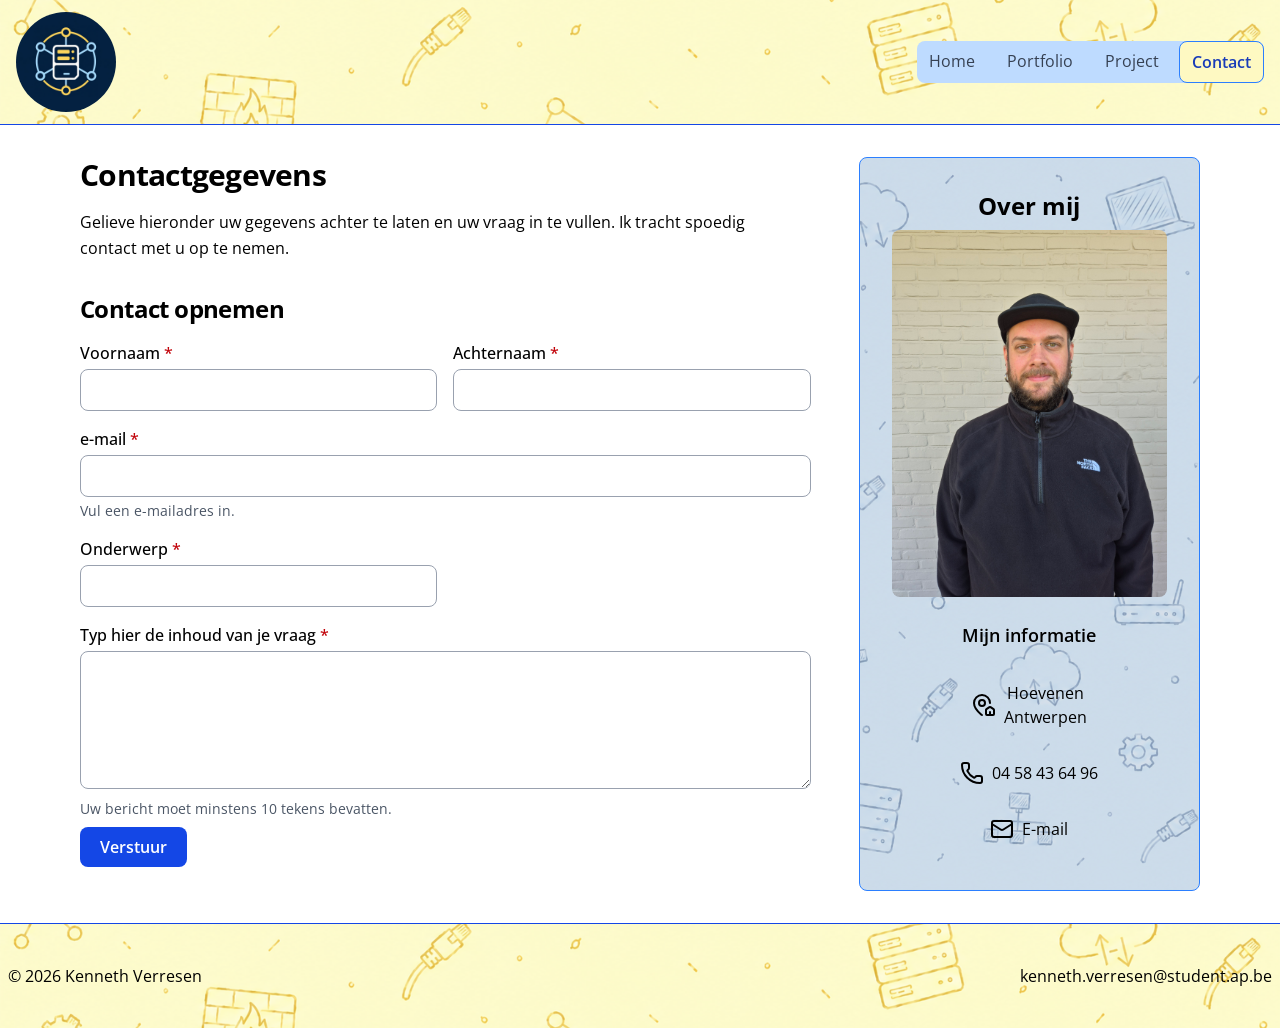
==== contact.html @ 3ccabbd8 "Eerste versie van mijn portfolio" ====
<!DOCTYPE html>
<html lang="nl-BE">
<head>
    <meta charset="UTF-8">
    <meta name="viewport" content="width=device-width, initial-scale=1.0">
    <title>Contactpagina - Kenneth Verresen - Student systeem- en netwerkbeheer</title>
    <meta name="description" content="Contactpagina van Kenneth Verresen, student graduaat systeem-en netwerkbeheer aan AP Hogeschool te Antwerpen. Aarzel niet om contact op te nemen.">
    <link rel="preconnect" href="https://fonts.googleapis.com">
    <link rel="preconnect" href="https://fonts.gstatic.com" crossorigin>
    <link href="https://fonts.googleapis.com/css2?family=Open+Sans:ital,wght@0,300..800;1,300..800&display=swap" rel="stylesheet">
    <link rel="stylesheet" href="css/tailwind.css">
    <link rel="stylesheet" href="./css/style.css">
</head>
<body>
    <header class="w-full px-4 py-3 flex flex-wrap items-center justify-between border-b
    border-blue-700 bg-[url(../assets/images/doodle-background-yellow.png)] bg-cover bg-center">
        <a href="./index.html"><img src="./assets/images/portfolio-logo-systeem-en-netwerkbeheer.png" alt="logo systeem en netwerkbeheer" width="100" class="rounded-full"></a>
        <input type="checkbox" id="menu-knop" class="peer sr-only" />
        <label
            for="menu-knop"
            class="cursor-pointer rounded-lg border border-blue-500 text-blue-900 bg-yellow-100 px-3 py-2 peer-focusvisible:outline-2 md:hidden"
            ><svg xmlns="http://www.w3.org/2000/svg" width="24" height="24" viewBox="0 0 24 24" fill="none" stroke="currentColor" stroke-width="2" stroke-linecap="round" stroke-linejoin="round" class="lucide lucide-menu preview-icon"><path d="M4 5h16"/><path d="M4 12h16"/><path d="M4 19h16"/></svg><span class="sr-only">menu</span>
            </label>
        <nav aria-label="Hoofdmenu" class="hidden w-full peer-checked:block md:block md:w-auto">
            <ul class="flex flex-col md:flex-row bg-blue-200 rounded-lg md:gap-2">
                <li><a href="./index.html" class="block px-3 py-2 rounded-lg text-gray-700 hover:bg-yellow-50">Home</a></li>
                <li><a href="./portfolio.html" class="block px-3 py-2 rounded-lg text-gray-700 hover:bg-yellow-50">Portfolio</a></li>
                <li><a href="./project.html" class="block px-3 py-2 rounded-lg text-gray-700 hover:bg-yellow-50">Project</a></li>
                <li><a href="./contact.html" aria-current="page" class="block px-3 py-2 rounded-lg border border-blue-500 bg-yellow-100 text-blue-800 font-semibold">Contact</a></li>
            </ul>
        </nav>
    </header>
    <div class="max-w-6xl mx-auto px-4 grid grid-cols-1 md:grid-cols-3 gap-12 my-8">
        <main class="md:col-span-2">
            <h1 class="text-3xl font-bold tracking-tight">Contactgegevens</h1>
            <section>
                <article class="my-4">
                    <p class="max-w-2xl leading-relaxed my-4">
                    Gelieve hieronder uw gegevens achter te laten en uw vraag in te vullen. Ik tracht spoedig contact met u op te nemen.</p>
                    <h2 class="text-2xl font-bold tracking-tight py-4">Contact opnemen</h2>
                    <form action="#" method="get" class="grid md:grid-cols-2 gap-4">
                        <div>
                            <label for="voornaam" class="block font-medium">Voornaam <span class="text-red-700"
                            aria-hidden="true">*</span>
                            </label>
                            <input type="text" id="voornaam" name="naam" autocomplete="name" required
                            class="mt-1 w-full rounded-lg border border-gray-400 bg-white px-3
                            py-2 focus-visible:outline-2 focus-visible:outline-offset-2 focus-visible:outline-blue-700">
                        </div>
                        <div>
                            <label for="achternaam" class="block font-medium">Achternaam <span class="text-red-700"
                            aria-hidden="true">*</span>
                            </label>
                            <input type="text" id="achternaam" name="naam" autocomplete="name" required
                            class="mt-1 w-full rounded-lg border border-gray-400 bg-white px-3
                            py-2 focus-visible:outline-2 focus-visible:outline-offset-2 focus-visible:outline-blue-700">
                        </div>
                        <div class="col-span-2">
                            <label for="mail" class="block font-medium">e-mail <span class="text-red-700" aria-hidden="true">*</span>
                            </label>
                            <input type="email" id="mail" name="mail" autocomplete="email" required
                            aria-describedby="mail-hulp"
                            class="peer mt-1 w-full rounded-lg border border-gray-400 bg-white
                            px-3 py-2 user-invalid:border-red-700 focus-visible:outline-2 focus-visible:outline-offset-2
                            focus-visible:outline-blue-700">
                            <p id="mail-hulp" class="mt-1 text-sm text-gray-600">Vul een e-mailadres in.</p>
                            <p class="mt-1 hidden text-sm font-semibold text-red-700 peer-userinvalid:block">Vul uw e-mailadres correct in.</p>
                        </div>
                        <div class="col-span-2 md:col-span-1">
                            <label for="onderwerp" class="block font-medium">Onderwerp <span class="text-red-700"
                            aria-hidden="true">*</span>
                            </label>
                            <input type="text" id="onderwerp" name="naam" autocomplete="name" required
                            class="mt-1 w-full rounded-lg border border-gray-400 bg-white px-3
                            py-2 focus-visible:outline-2 focus-visible:outline-offset-2 focus-visible:outline-blue-700">
                        </div>
                        <div class="col-span-2">
                            <label for="inhoud" class="block font-medium">Typ hier de inhoud van je vraag <span class="text-red-700" aria-hidden="true">*</span>
                            </label>
                            <textarea id="inhoud" name="inhoud" rows="5" required minlength="10"
                            aria-describedby="inhoud-hulp"
                            class="peer mt-1 w-full rounded-lg border border-gray-400 bg-white
                            px-3 py-2 user-invalid:border-red-700 focus-visible:outline-2 focus-visible:outline-offset-2
                            focus-visible:outline-blue-700">
                            </textarea>
                            <p id="inhoud-hulp" class="mt-1 text-sm text-gray-600">Uw bericht moet minstens 10 tekens bevatten.</p>
                            <p class="mt-1 hidden text-sm font-semibold text-red-700 peer-userinvalid:block">Uw bericht is te kort. Het moet minstens 10 tekens bevatten.
                            </p>
                            <button type="submit"
                            class="rounded-lg bg-blue-700 px-5 py-2 my-2 font-semibold text-white
                            hover:bg-blue-800 focus-visible:outline-2 focus-visible:outline-offset-2 focusvisible:outline-blue-700">Verstuur
                            </button>
                        </div>
                    </form>        
                </article>
            </section>
        </main>
        <aside class="border border-blue-500 bg-gray-200 bg-blend-multiply bg-[url(../assets/images/doodle-background-blue.png)] bg-cover bg-center rounded-lg flex flex-col items-center gap-2 col-span-1 p-8">
            <h2 class="text-2xl text-center font-bold">Over mij<span class="sr-only">Kenneth Verresen student systeem- en netwerkbeheer</span></h2>
            
            <img src="./assets/images/foto-kenneth-verresen.jpg" alt="foto Kenneth" width="300" class="rounded-lg">
            <h3 class="text-center text-lg font-semibold my-4">
            Mijn informatie</h3>
            <ul class="flex flex-col items-center gap-4 text-center">
                <li class="inline-flex items-center hover:bg-yellow-200 rounded-lg hover:text-blue-700 gap-2 px-3 py-2">
                    <svg xmlns="http://www.w3.org/2000/svg" 
                    width="24" 
                    height="24" 
                    viewBox="0 0 24 24" 
                    fill="none" 
                    stroke="currentColor" 
                    stroke-width="2" 
                    stroke-linecap="round" 
                    stroke-linejoin="round" 
                    aria-hidden="true"
                    class="lucide lucide-map-pin-house preview-icon">
                    <path d="M15 22a1 1 0 0 1-1-1v-4a1 1 0 0 1 .445-.832l3-2a1 1 0 0 1 1.11 0l3 2A1 1 0 0 1 22 17v4a1 1 0 0 1-1 1z"/>
                    <path d="M18 10a8 8 0 0 0-16 0c0 4.993 5.539 10.193 7.399 11.799a1 1 0 0 0 .601.2"/>
                    <path d="M18 22v-3"/><circle cx="10" cy="10" r="3"/></svg>Hoevenen<br> Antwerpen
                </li>
                <li class="inline-flex items-center hover:bg-yellow-200 rounded-lg hover:text-blue-700 gap-2 px-3 py-2">
                    <svg xmlns="http://www.w3.org/2000/svg" width="24" height="24" viewBox="0 0 24 24" fill="none" stroke="currentColor" stroke-width="2" stroke-linecap="round" stroke-linejoin="round" aria-hidden="true" class="lucide lucide-phone preview-icon"><path d="M13.832 16.568a1 1 0 0 0 1.213-.303l.355-.465A2 2 0 0 1 17 15h3a2 2 0 0 1 2 2v3a2 2 0 0 1-2 2A18 18 0 0 1 2 4a2 2 0 0 1 2-2h3a2 2 0 0 1 2 2v3a2 2 0 0 1-.8 1.6l-.468.351a1 1 0 0 0-.292 1.233 14 14 0 0 0 6.392 6.384"/></svg>04 58 43 64 96
                </li>
                <li><a href="mailto:kenneth.verresen@student.ap.be" class="hover:text-blue-700 hover:bg-yellow-200 inline-flex items-center rounded-lg gap-2 px-3 py-2">
                    <svg xmlns="http://www.w3.org/2000/svg" width="24" height="24" viewBox="0 0 24 24" fill="none" stroke="currentColor" stroke-width="2" stroke-linecap="round" stroke-linejoin="round" class="lucide lucide-mail preview-icon" aria-hidden="true"><path d="m22 7-8.991 5.727a2 2 0 0 1-2.009 0L2 7"/><rect x="2" y="4" width="20" height="16" rx="2"/></svg>E-mail</a>
                </li>
            </ul>   
        </aside>
    </div>
    <footer class="w-full border-t border-blue-700 bg-[url(../assets/images/doodle-background-yellow.png)] bg-cover bg-center py-10 md:flex justify-between">
        <p class="px-2">&#169;&nbsp;2026 Kenneth Verresen</p>  
        <p class="px-2">kenneth.verresen@student.ap.be</p>
    </footer>
</body>
</html>
---- css/style.css ----
body {
    font-family:"Open Sans", Sans-serif;
    width: 100%;
}
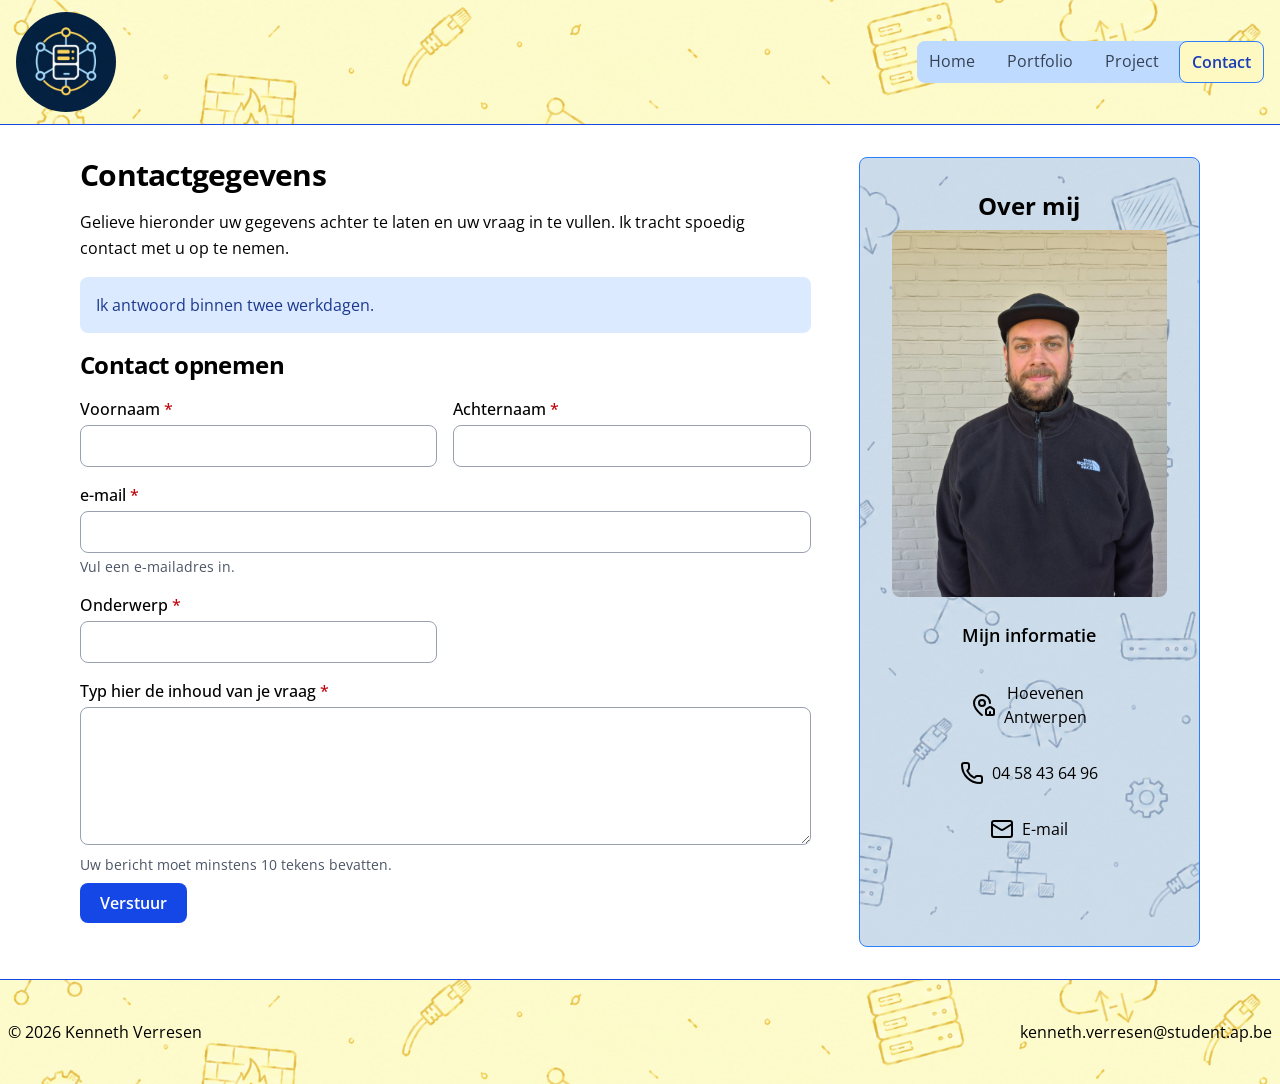
==== commit 175b44d9: "Blauw blok (binnen 2 werkdagen) op contact.html toegevoegd." ====
--- a/contact.html
+++ b/contact.html
@@ -37,8 +37,10 @@
                 <article class="my-4">
                     <p class="max-w-2xl leading-relaxed my-4">
                     Gelieve hieronder uw gegevens achter te laten en uw vraag in te vullen. Ik tracht spoedig contact met u op te nemen.</p>
+                    <p class="mt-4 rounded-lg bg-blue-100 p-4 text-blue-900">Ik antwoord binnen twee
+                        werkdagen.</p>
                     <h2 class="text-2xl font-bold tracking-tight py-4">Contact opnemen</h2>
-                    <form action="#" method="get" class="grid md:grid-cols-2 gap-4">
+                    <form name="contact" method="POST" data-netlify="true" class="grid md:grid-cols-2 gap-4">
                         <div>
                             <label for="voornaam" class="block font-medium">Voornaam <span class="text-red-700"
                             aria-hidden="true">*</span>
